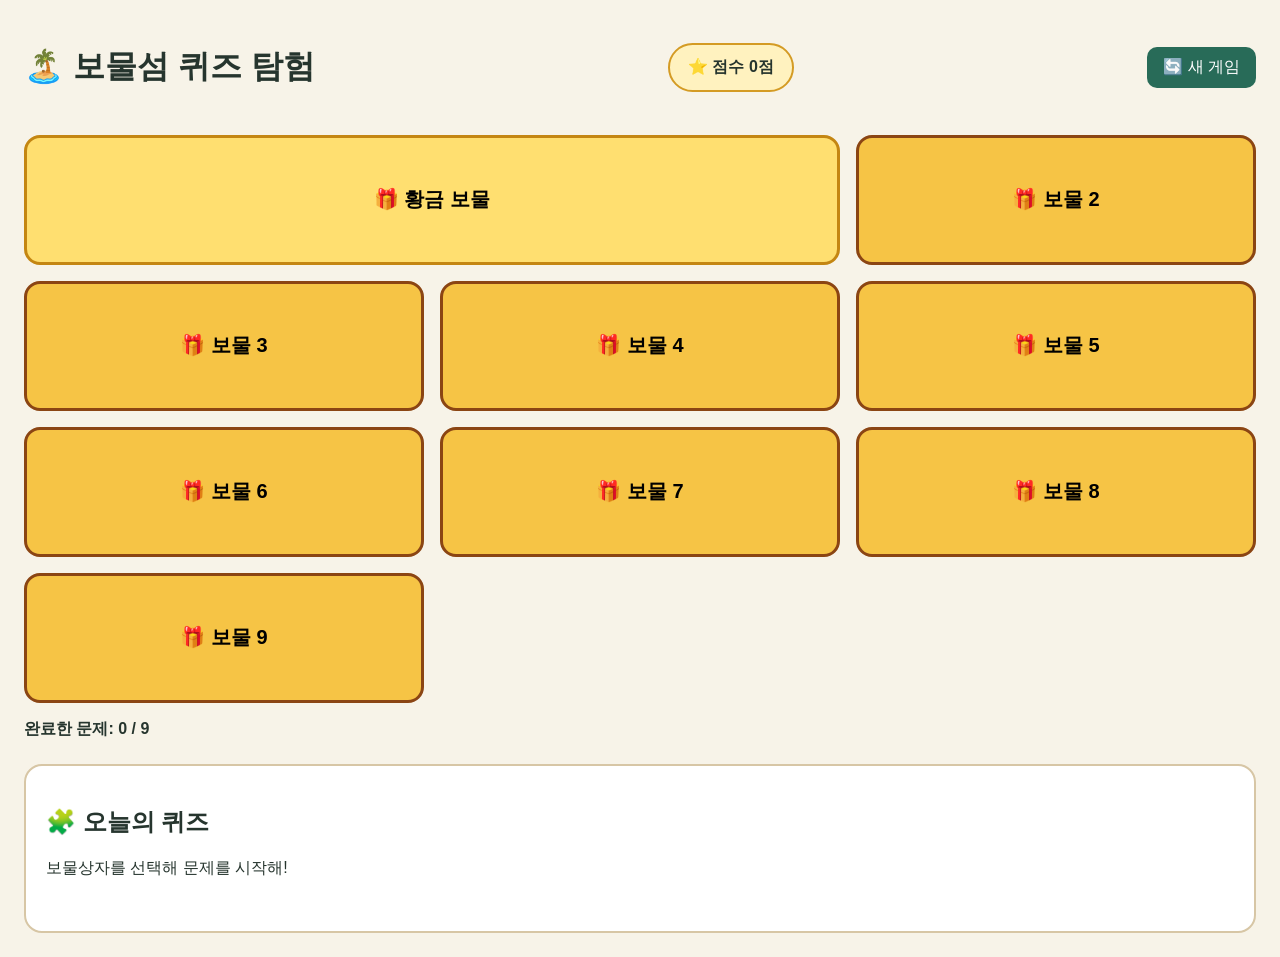
==== src/main/resources/templates/index.html @ 48928681 "ver1.2" ====
<!DOCTYPE html>
<html lang="ko">
<head>
    <meta charset="UTF-8">
    <meta name="viewport" content="width=device-width, initial-scale=1.0">
    <title>보물섬 퀴즈 탐험</title>
    <style>
        * { box-sizing: border-box; }
        body { margin: 0; padding: 24px; font-family: Arial, sans-serif; background: #f7f3e8; color: #26352e; }
        .game-header { display: flex; justify-content: space-between; align-items: center; gap: 16px; flex-wrap: wrap; margin-bottom: 24px; }
        .score-badge { padding: 12px 18px; background: #fff2bf; border: 2px solid #d49b24; border-radius: 999px; font-weight: bold; }
        #restart-button, .choice-button { padding: 10px 16px; border: 0; border-radius: 10px; background: #286b58; color: white; font-size: 16px; cursor: pointer; }
        .quiz-grid { display: grid; grid-template-columns: repeat(3, minmax(0, 1fr)); gap: 16px; grid-auto-rows: 130px; }
        .treasure-card { min-width: 0; border: 3px solid #8b4513; border-radius: 16px; background: #f6c445; font-size: 20px; font-weight: bold; cursor: pointer; }
        .treasure-card.special { grid-column: span 2; background: #ffdf70; border-color: #c48612; }
        .treasure-card.solved { opacity: 0.55; background: #d8e8d5; }
        .progress-text { font-weight: bold; }
        .question-panel { margin-top: 24px; padding: 20px; background: white; border: 2px solid #d7c6a5; border-radius: 18px; }
        #choices { display: flex; flex-wrap: wrap; gap: 10px; }
        .choice-button:disabled { opacity: 0.5; cursor: not-allowed; }
        @media (max-width: 600px) { body { padding: 16px; } .quiz-grid { grid-template-columns: repeat(2, minmax(0, 1fr)); } .game-header { align-items: flex-start; } }
    </style>
</head>
<body>
    <header class="game-header">
        <h1>🏝️ 보물섬 퀴즈 탐험</h1>
        <div class="score-badge">⭐ 점수 <span id="score">0</span>점</div>
        <button id="restart-button">🔄 새 게임</button>
    </header>
    <main class="quiz-grid">
        <button class="treasure-card special" data-index="0">🎁 황금 보물</button>
        <button class="treasure-card" data-index="1">🎁 보물 2</button>
        <button class="treasure-card" data-index="2">🎁 보물 3</button>
        <button class="treasure-card" data-index="3">🎁 보물 4</button>
        <button class="treasure-card" data-index="4">🎁 보물 5</button>
        <button class="treasure-card" data-index="5">🎁 보물 6</button>
        <button class="treasure-card" data-index="6">🎁 보물 7</button>
        <button class="treasure-card" data-index="7">🎁 보물 8</button>
        <button class="treasure-card" data-index="8">🎁 보물 9</button>
    </main>
    <p class="progress-text">완료한 문제: <span id="solved-count">0</span> / 9</p>
    <section class="question-panel">
        <h2>🧩 오늘의 퀴즈</h2>
        <p id="question-text">보물상자를 선택해 문제를 시작해!</p>
        <div id="choices"></div>
        <p id="feedback"></p>
    </section>
    <script src="game.js"></script>
</body>
</html>
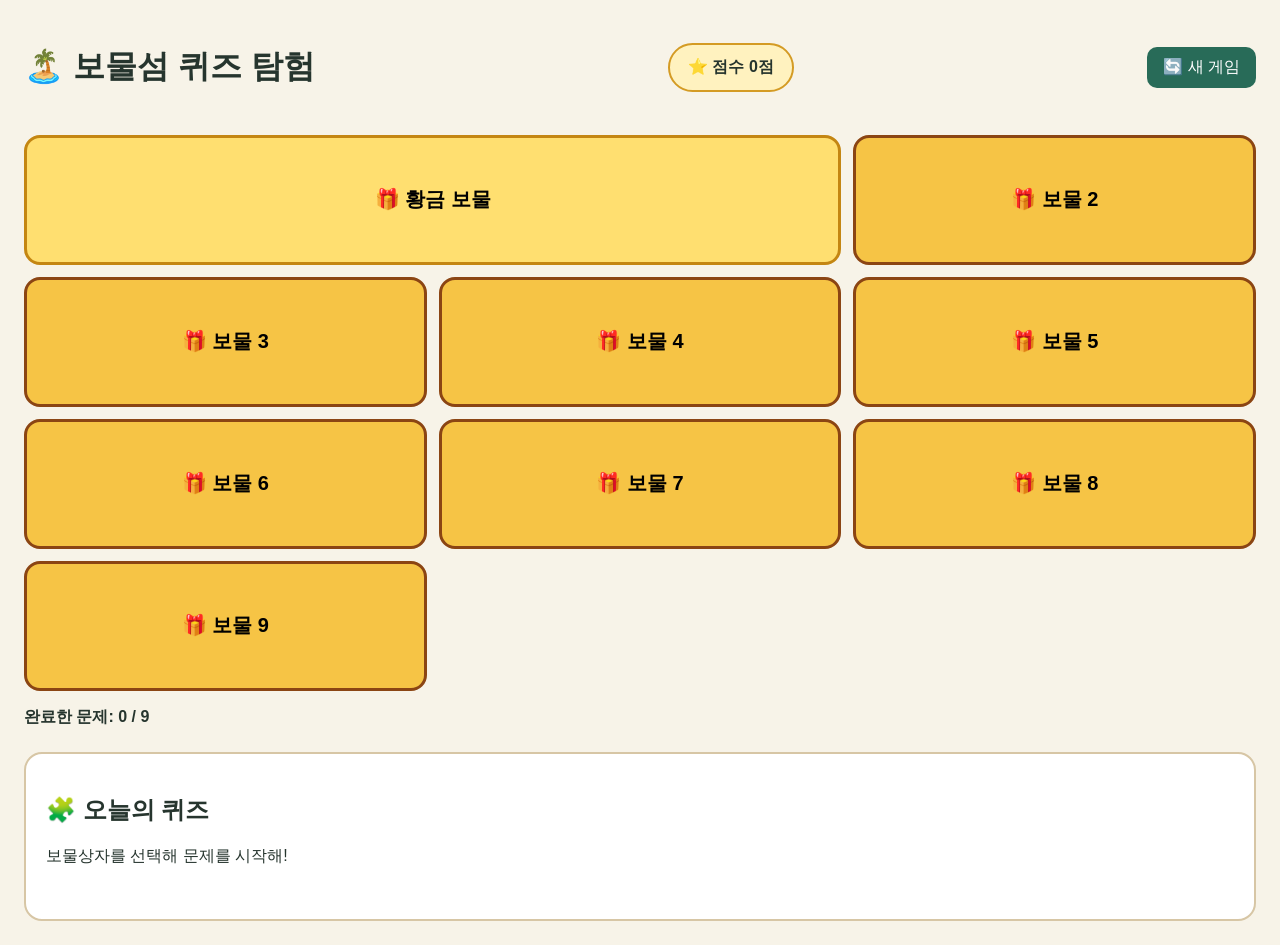
==== commit 32956f6e: "ver2.0" ====
--- a/src/main/resources/templates/index.html
+++ b/src/main/resources/templates/index.html
@@ -6,19 +6,88 @@
     <title>보물섬 퀴즈 탐험</title>
     <style>
         * { box-sizing: border-box; }
-        body { margin: 0; padding: 24px; font-family: Arial, sans-serif; background: #f7f3e8; color: #26352e; }
-        .game-header { display: flex; justify-content: space-between; align-items: center; gap: 16px; flex-wrap: wrap; margin-bottom: 24px; }
-        .score-badge { padding: 12px 18px; background: #fff2bf; border: 2px solid #d49b24; border-radius: 999px; font-weight: bold; }
-        #restart-button, .choice-button { padding: 10px 16px; border: 0; border-radius: 10px; background: #286b58; color: white; font-size: 16px; cursor: pointer; }
-        .quiz-grid { display: grid; grid-template-columns: repeat(3, minmax(0, 1fr)); gap: 16px; grid-auto-rows: 130px; }
-        .treasure-card { min-width: 0; border: 3px solid #8b4513; border-radius: 16px; background: #f6c445; font-size: 20px; font-weight: bold; cursor: pointer; }
-        .treasure-card.special { grid-column: span 2; background: #ffdf70; border-color: #c48612; }
-        .treasure-card.solved { opacity: 0.55; background: #d8e8d5; }
+        body {
+            margin: 0;
+            padding: 24px;
+            font-family: Arial, sans-serif;
+            background: #f7f3e8;
+            color: #26352e;
+        }
+        .game-header {
+            display: flex;
+            justify-content: space-between;
+            align-items: center;
+            gap: 16px;
+            flex-wrap: wrap;
+            margin-bottom: 24px;
+        }
+        .score-badge {
+            padding: 12px 18px;
+            background: #fff2bf;
+            border: 2px solid #d49b24;
+            border-radius: 999px;
+            font-weight: bold;
+        }
+        #restart-button, .choice-button {
+            padding: 10px 16px;
+            border: 0;
+            border-radius: 10px;
+            background: #286b58;
+            color: white;
+            font-size: 16px;
+            cursor: pointer;
+        }
+        .quiz-grid {
+            display: grid;
+            grid-template-columns: repeat(3, minmax(0, 1fr));
+            gap: 12px;
+            grid-auto-rows: 130px;
+        }
+        .treasure-card {
+            min-width: 0;
+            border: 3px solid #8b4513;
+            border-radius: 16px;
+            background: #f6c445;
+            font-size: 20px;
+            font-weight: bold;
+            cursor: pointer;
+        }
+        .treasure-card.special {
+            grid-column: span 2;
+            background: #ffdf70;
+            border-color: #c48612;
+        }
+        .treasure-card.open {
+            background: #fff2bf;
+            border-color: #d49b24;
+            transform: scale(1.02);
+        }
+        .treasure-card.solved {
+            opacity: 0.55;
+            background: #d8e8d5;
+        }
         .progress-text { font-weight: bold; }
-        .question-panel { margin-top: 24px; padding: 20px; background: white; border: 2px solid #d7c6a5; border-radius: 18px; }
-        #choices { display: flex; flex-wrap: wrap; gap: 10px; }
-        .choice-button:disabled { opacity: 0.5; cursor: not-allowed; }
-        @media (max-width: 600px) { body { padding: 16px; } .quiz-grid { grid-template-columns: repeat(2, minmax(0, 1fr)); } .game-header { align-items: flex-start; } }
+        .question-panel {
+            margin-top: 24px;
+            padding: 20px;
+            background: white;
+            border: 2px solid #d7c6a5;
+            border-radius: 18px;
+        }
+        #choices {
+            display: flex;
+            flex-wrap: wrap;
+            gap: 10px;
+        }
+        .choice-button:disabled {
+            opacity: 0.5;
+            cursor: not-allowed;
+        }
+        @media (max-width: 600px) {
+            body { padding: 16px; }
+            .quiz-grid { grid-template-columns: repeat(2, minmax(0, 1fr)); }
+            .game-header { align-items: flex-start; }
+        }
     </style>
 </head>
 <body>
@@ -27,6 +96,7 @@
         <div class="score-badge">⭐ 점수 <span id="score">0</span>점</div>
         <button id="restart-button">🔄 새 게임</button>
     </header>
+
     <main class="quiz-grid">
         <button class="treasure-card special" data-index="0">🎁 황금 보물</button>
         <button class="treasure-card" data-index="1">🎁 보물 2</button>
@@ -38,13 +108,16 @@
         <button class="treasure-card" data-index="7">🎁 보물 8</button>
         <button class="treasure-card" data-index="8">🎁 보물 9</button>
     </main>
+
     <p class="progress-text">완료한 문제: <span id="solved-count">0</span> / 9</p>
+
     <section class="question-panel">
         <h2>🧩 오늘의 퀴즈</h2>
         <p id="question-text">보물상자를 선택해 문제를 시작해!</p>
         <div id="choices"></div>
-        <p id="feedback"></p>
+        <p id="feedback" aria-live="polite"></p>
     </section>
+
     <script src="game.js"></script>
 </body>
-</html>+</html>
